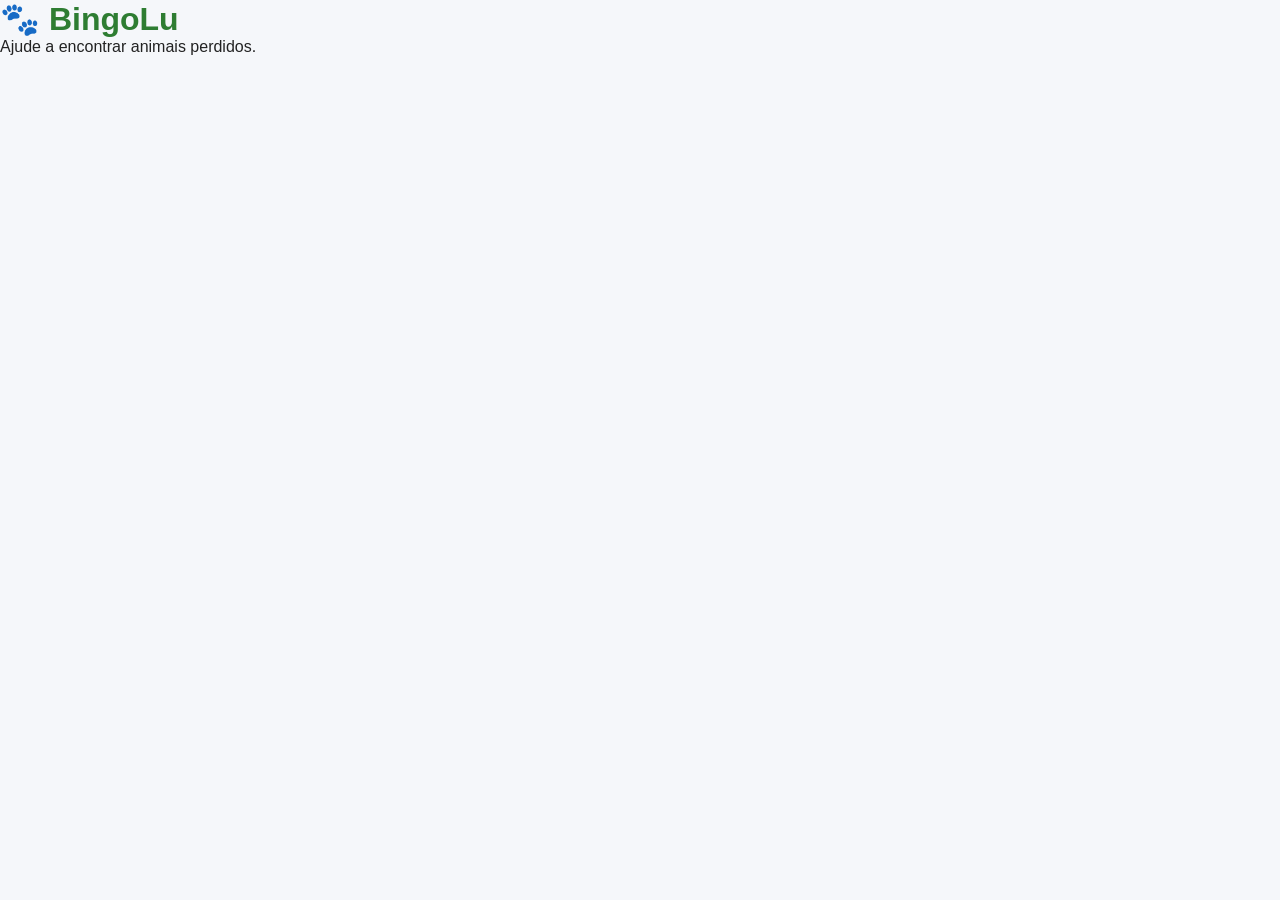
==== index.html @ ba234543 "Update index.html" ====
<!DOCTYPE html>
<html lang="pt-BR">
<head>
    <meta charset="UTF-8">
    <meta name="viewport" content="width=device-width, initial-scale=1.0">

    <title>BingoLu - Animais Perdidos</title>
    
    <link rel="stylesheet" href="css/style.css">
</head>

<body>

    <h1>🐾 BingoLu</h1>

    <p>Ajude a encontrar animais perdidos.</p>

</body>
</html>
---- css/style.css ----
* {
    margin: 0;
    padding: 0;
    box-sizing: border-box;
}

body {
    font-family: Arial, sans-serif;
    background: #f5f7fa;
    color: #222;
}

h1 {
    color: #2e7d32;
}
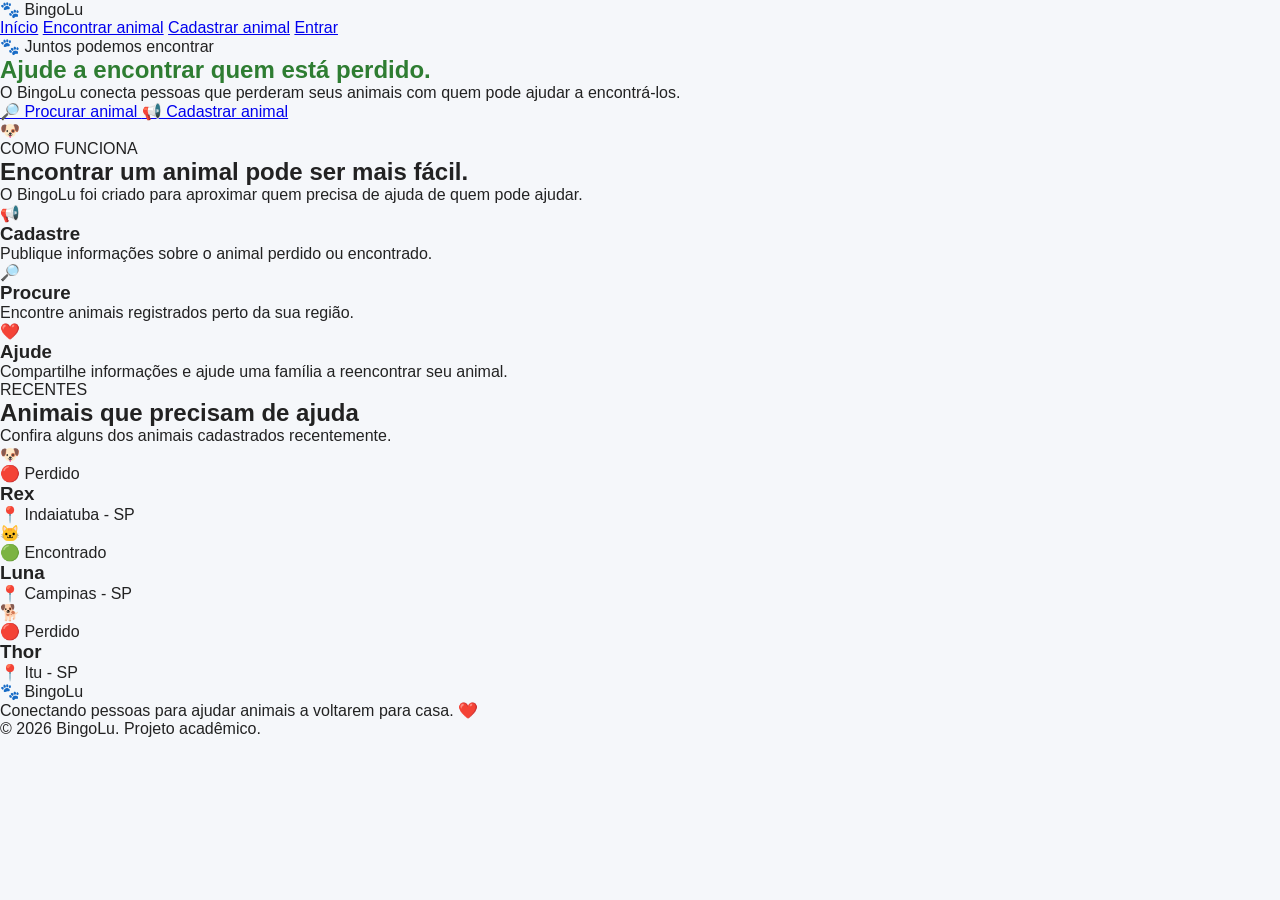
==== commit e3f3c314: "Update index.html" ====
--- a/index.html
+++ b/index.html
@@ -1,19 +1,247 @@
 <!DOCTYPE html>
 <html lang="pt-BR">
+
 <head>
     <meta charset="UTF-8">
     <meta name="viewport" content="width=device-width, initial-scale=1.0">
 
-    <title>BingoLu - Animais Perdidos</title>
-    
+    <title>BingoLu | Encontre animais perdidos</title>
+
     <link rel="stylesheet" href="css/style.css">
 </head>
 
 <body>
 
-    <h1>🐾 BingoLu</h1>
-
-    <p>Ajude a encontrar animais perdidos.</p>
+    <!-- CABEÇALHO -->
+    <header class="header">
+
+        <div class="logo">
+            🐾 <span>BingoLu</span>
+        </div>
+
+        <nav class="menu">
+            <a href="index.html">Início</a>
+            <a href="#">Encontrar animal</a>
+            <a href="#">Cadastrar animal</a>
+            <a href="#">Entrar</a>
+        </nav>
+
+    </header>
+
+
+    <!-- PRINCIPAL -->
+    <main>
+
+        <!-- HERO -->
+        <section class="hero">
+
+            <div class="hero-text">
+
+                <span class="tag">🐾 Juntos podemos encontrar</span>
+
+                <h1>
+                    Ajude a encontrar
+                    <span>quem está perdido.</span>
+                </h1>
+
+                <p>
+                    O BingoLu conecta pessoas que perderam seus animais
+                    com quem pode ajudar a encontrá-los.
+                </p>
+
+                <div class="buttons">
+
+                    <a href="#" class="btn primary">
+                        🔎 Procurar animal
+                    </a>
+
+                    <a href="#" class="btn secondary">
+                        📢 Cadastrar animal
+                    </a>
+
+                </div>
+
+            </div>
+
+            <div class="hero-image">
+                🐶
+            </div>
+
+        </section>
+
+
+        <!-- COMO FUNCIONA -->
+        <section class="how">
+
+            <div class="section-title">
+
+                <span>COMO FUNCIONA</span>
+
+                <h2>
+                    Encontrar um animal pode ser mais fácil.
+                </h2>
+
+                <p>
+                    O BingoLu foi criado para aproximar quem precisa
+                    de ajuda de quem pode ajudar.
+                </p>
+
+            </div>
+
+
+            <div class="steps">
+
+                <div class="step">
+
+                    <div class="step-icon">📢</div>
+
+                    <h3>Cadastre</h3>
+
+                    <p>
+                        Publique informações sobre o animal perdido
+                        ou encontrado.
+                    </p>
+
+                </div>
+
+
+                <div class="step">
+
+                    <div class="step-icon">🔎</div>
+
+                    <h3>Procure</h3>
+
+                    <p>
+                        Encontre animais registrados perto da sua
+                        região.
+                    </p>
+
+                </div>
+
+
+                <div class="step">
+
+                    <div class="step-icon">❤️</div>
+
+                    <h3>Ajude</h3>
+
+                    <p>
+                        Compartilhe informações e ajude uma família
+                        a reencontrar seu animal.
+                    </p>
+
+                </div>
+
+            </div>
+
+        </section>
+
+
+        <!-- ANIMAIS RECENTES -->
+        <section class="animals">
+
+            <div class="section-title">
+
+                <span>RECENTES</span>
+
+                <h2>Animais que precisam de ajuda</h2>
+
+                <p>
+                    Confira alguns dos animais cadastrados recentemente.
+                </p>
+
+            </div>
+
+
+            <div class="animal-grid">
+
+                <div class="animal-card">
+
+                    <div class="animal-photo">
+                        🐶
+                    </div>
+
+                    <div class="animal-info">
+
+                        <span class="status lost">
+                            🔴 Perdido
+                        </span>
+
+                        <h3>Rex</h3>
+
+                        <p>📍 Indaiatuba - SP</p>
+
+                    </div>
+
+                </div>
+
+
+                <div class="animal-card">
+
+                    <div class="animal-photo">
+                        🐱
+                    </div>
+
+                    <div class="animal-info">
+
+                        <span class="status found">
+                            🟢 Encontrado
+                        </span>
+
+                        <h3>Luna</h3>
+
+                        <p>📍 Campinas - SP</p>
+
+                    </div>
+
+                </div>
+
+
+                <div class="animal-card">
+
+                    <div class="animal-photo">
+                        🐕
+                    </div>
+
+                    <div class="animal-info">
+
+                        <span class="status lost">
+                            🔴 Perdido
+                        </span>
+
+                        <h3>Thor</h3>
+
+                        <p>📍 Itu - SP</p>
+
+                    </div>
+
+                </div>
+
+            </div>
+
+        </section>
+
+    </main>
+
+
+    <!-- RODAPÉ -->
+    <footer class="footer">
+
+        <div class="logo">
+            🐾 BingoLu
+        </div>
+
+        <p>
+            Conectando pessoas para ajudar animais a voltarem para casa. ❤️
+        </p>
+
+        <p class="copyright">
+            © 2026 BingoLu. Projeto acadêmico.
+        </p>
+
+    </footer>
+
 
 </body>
+
 </html>
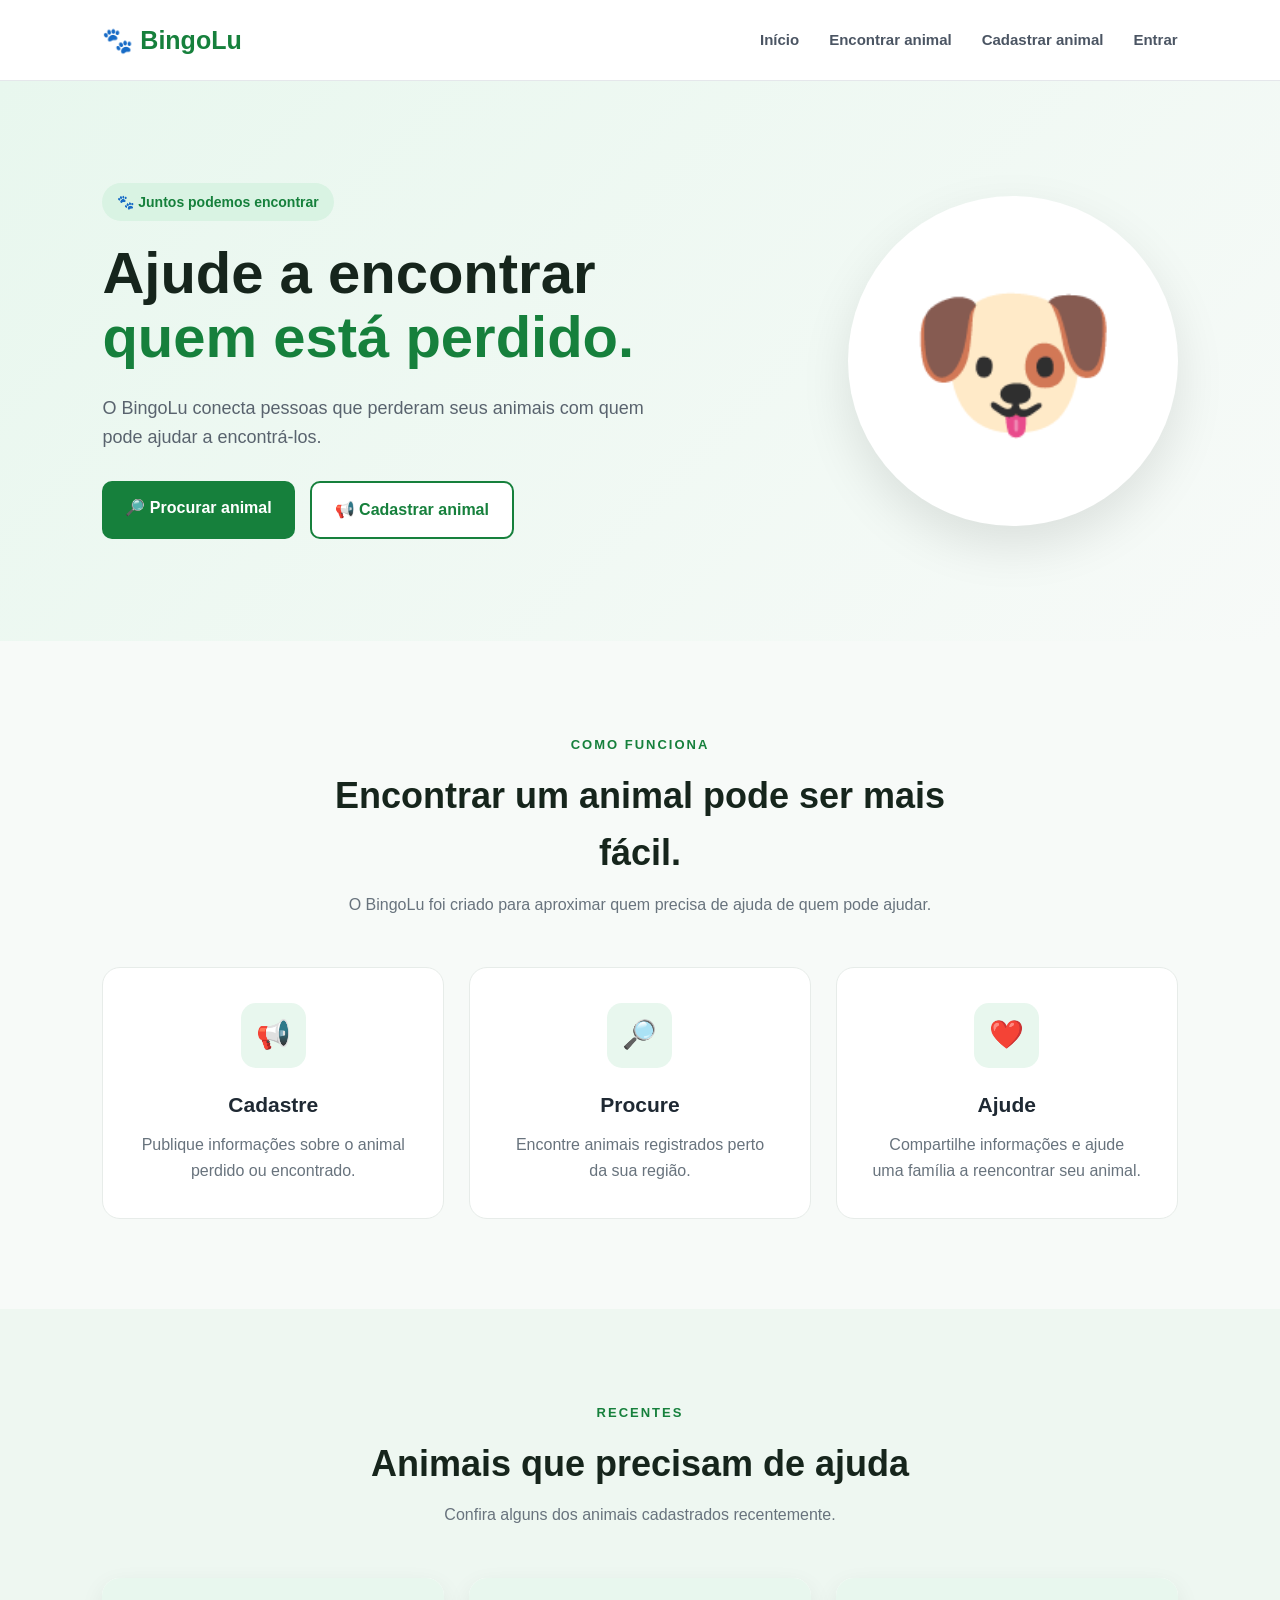
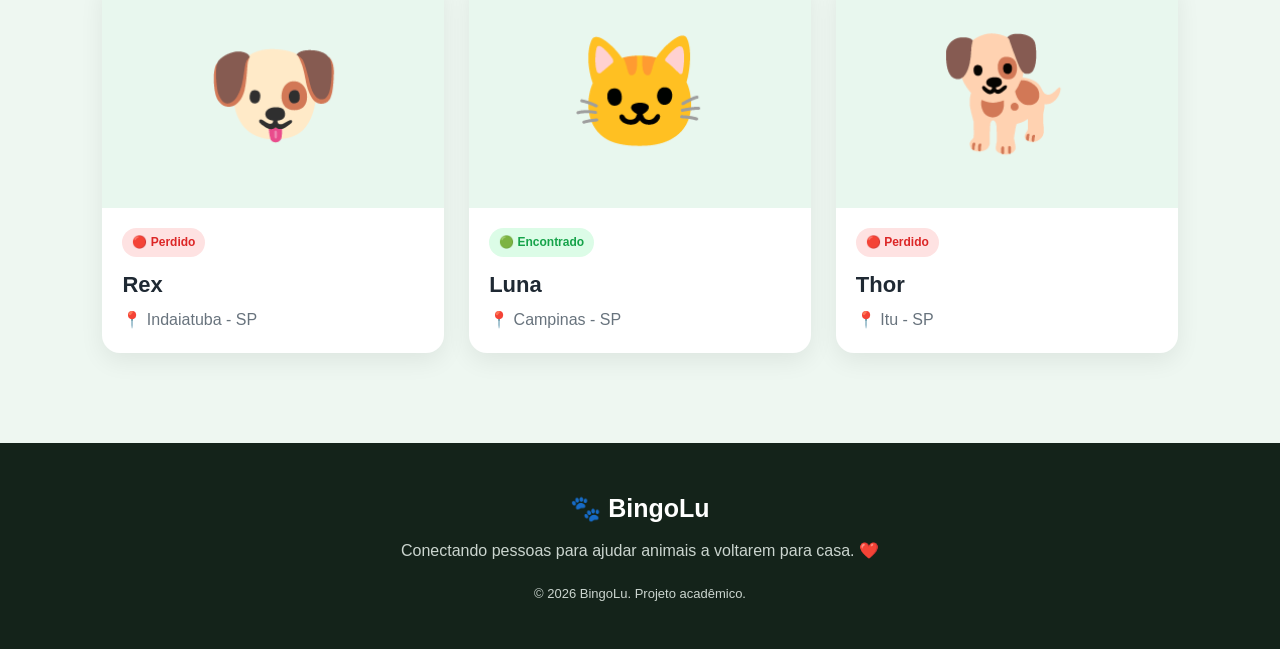
==== commit f6bf1e96: "Update index.html" ====
--- a/index.html
+++ b/index.html
@@ -51,13 +51,13 @@
 
                 <div class="buttons">
 
-                    <a href="#" class="btn primary">
-                        🔎 Procurar animal
-                    </a>
-
-                    <a href="#" class="btn secondary">
-                        📢 Cadastrar animal
-                    </a>
+                    <a href="pages/buscar.html" class="btn primary">
+    🔎 Procurar animal
+</a>
+
+                    <a href="pages/cadastrar.html" class="btn secondary">
+    📢 Cadastrar animal
+</a>
 
                 </div>
 
--- a/css/style.css
+++ b/css/style.css
@@ -5,11 +5,383 @@
 }
 
 body {
-    font-family: Arial, sans-serif;
-    background: #f5f7fa;
-    color: #222;
-}
-
-h1 {
-    color: #2e7d32;
-}
+    font-family: Arial, Helvetica, sans-serif;
+    background: #f7faf8;
+    color: #1f2933;
+    line-height: 1.6;
+}
+
+a {
+    text-decoration: none;
+    color: inherit;
+}
+
+
+/* =========================
+   HEADER
+========================= */
+
+.header {
+    width: 100%;
+    padding: 20px 8%;
+    display: flex;
+    justify-content: space-between;
+    align-items: center;
+    background: white;
+    border-bottom: 1px solid #e5e7eb;
+}
+
+.logo {
+    font-size: 25px;
+    font-weight: bold;
+    color: #16803c;
+}
+
+.menu {
+    display: flex;
+    gap: 30px;
+}
+
+.menu a {
+    font-size: 15px;
+    font-weight: 600;
+    color: #4b5563;
+    transition: 0.3s;
+}
+
+.menu a:hover {
+    color: #16803c;
+}
+
+
+/* =========================
+   HERO
+========================= */
+
+.hero {
+    min-height: 560px;
+    padding: 70px 8%;
+    display: flex;
+    align-items: center;
+    justify-content: space-between;
+    gap: 50px;
+    background: linear-gradient(
+        135deg,
+        #e8f7ee,
+        #f7faf8
+    );
+}
+
+.hero-text {
+    max-width: 650px;
+}
+
+.tag {
+    display: inline-block;
+    margin-bottom: 20px;
+    padding: 8px 15px;
+    border-radius: 30px;
+    background: #d9f3e3;
+    color: #16803c;
+    font-weight: bold;
+    font-size: 14px;
+}
+
+.hero h1 {
+    font-size: 58px;
+    line-height: 1.1;
+    margin-bottom: 25px;
+    color: #16251c;
+}
+
+.hero h1 span {
+    color: #16803c;
+}
+
+.hero p {
+    max-width: 570px;
+    font-size: 18px;
+    color: #59636e;
+    margin-bottom: 30px;
+}
+
+.buttons {
+    display: flex;
+    gap: 15px;
+    flex-wrap: wrap;
+}
+
+.btn {
+    padding: 14px 23px;
+    border-radius: 10px;
+    font-weight: bold;
+    transition: 0.3s;
+}
+
+.primary {
+    background: #16803c;
+    color: white;
+}
+
+.primary:hover {
+    background: #11652f;
+    transform: translateY(-2px);
+}
+
+.secondary {
+    background: white;
+    color: #16803c;
+    border: 2px solid #16803c;
+}
+
+.secondary:hover {
+    background: #e8f7ee;
+}
+
+.hero-image {
+    width: 330px;
+    height: 330px;
+    border-radius: 50%;
+    background: white;
+    display: flex;
+    justify-content: center;
+    align-items: center;
+    font-size: 170px;
+    box-shadow: 0 20px 50px rgba(0, 0, 0, 0.10);
+}
+
+
+/* =========================
+   SEÇÕES
+========================= */
+
+.how,
+.animals {
+    padding: 90px 8%;
+}
+
+.section-title {
+    text-align: center;
+    max-width: 700px;
+    margin: 0 auto 50px;
+}
+
+.section-title span {
+    color: #16803c;
+    font-size: 13px;
+    font-weight: bold;
+    letter-spacing: 2px;
+}
+
+.section-title h2 {
+    margin: 10px 0;
+    font-size: 36px;
+    color: #16251c;
+}
+
+.section-title p {
+    color: #68737d;
+}
+
+
+/* =========================
+   COMO FUNCIONA
+========================= */
+
+.steps {
+    display: grid;
+    grid-template-columns: repeat(3, 1fr);
+    gap: 25px;
+}
+
+.step {
+    padding: 35px;
+    background: white;
+    border-radius: 18px;
+    text-align: center;
+    border: 1px solid #e7ece9;
+    transition: 0.3s;
+}
+
+.step:hover {
+    transform: translateY(-5px);
+    box-shadow: 0 15px 30px rgba(0, 0, 0, 0.08);
+}
+
+.step-icon {
+    width: 65px;
+    height: 65px;
+    margin: 0 auto 20px;
+    border-radius: 15px;
+    background: #e8f7ee;
+    display: flex;
+    justify-content: center;
+    align-items: center;
+    font-size: 28px;
+}
+
+.step h3 {
+    margin-bottom: 10px;
+    font-size: 21px;
+}
+
+.step p {
+    color: #68737d;
+}
+
+
+/* =========================
+   ANIMAIS
+========================= */
+
+.animals {
+    background: #eef7f1;
+}
+
+.animal-grid {
+    display: grid;
+    grid-template-columns: repeat(3, 1fr);
+    gap: 25px;
+}
+
+.animal-card {
+    overflow: hidden;
+    background: white;
+    border-radius: 18px;
+    box-shadow: 0 8px 25px rgba(0, 0, 0, 0.07);
+    transition: 0.3s;
+}
+
+.animal-card:hover {
+    transform: translateY(-5px);
+}
+
+.animal-photo {
+    height: 230px;
+    display: flex;
+    justify-content: center;
+    align-items: center;
+    font-size: 110px;
+    background: #e8f7ee;
+}
+
+.animal-info {
+    padding: 20px;
+}
+
+.status {
+    display: inline-block;
+    padding: 5px 10px;
+    border-radius: 20px;
+    font-size: 12px;
+    font-weight: bold;
+}
+
+.lost {
+    background: #fee2e2;
+    color: #dc2626;
+}
+
+.found {
+    background: #dcfce7;
+    color: #16a34a;
+}
+
+.animal-info h3 {
+    margin: 10px 0 5px;
+    font-size: 22px;
+}
+
+.animal-info p {
+    color: #68737d;
+}
+
+
+/* =========================
+   FOOTER
+========================= */
+
+.footer {
+    padding: 45px 8%;
+    background: #14231a;
+    color: white;
+    text-align: center;
+}
+
+.footer .logo {
+    color: white;
+    margin-bottom: 10px;
+}
+
+.footer p {
+    color: #cbd5cf;
+}
+
+.copyright {
+    margin-top: 20px;
+    font-size: 13px;
+}
+
+
+/* =========================
+   RESPONSIVIDADE
+========================= */
+
+@media (max-width: 900px) {
+
+    .hero {
+        flex-direction: column;
+        text-align: center;
+    }
+
+    .hero p {
+        margin-left: auto;
+        margin-right: auto;
+    }
+
+    .buttons {
+        justify-content: center;
+    }
+
+    .steps,
+    .animal-grid {
+        grid-template-columns: 1fr;
+    }
+
+    .menu {
+        display: none;
+    }
+
+}
+
+
+@media (max-width: 600px) {
+
+    .header {
+        padding: 18px 5%;
+    }
+
+    .hero {
+        padding: 55px 5%;
+    }
+
+    .hero h1 {
+        font-size: 40px;
+    }
+
+    .hero-image {
+        width: 230px;
+        height: 230px;
+        font-size: 110px;
+    }
+
+    .how,
+    .animals {
+        padding: 60px 5%;
+    }
+
+    .section-title h2 {
+        font-size: 29px;
+    }
+
+}
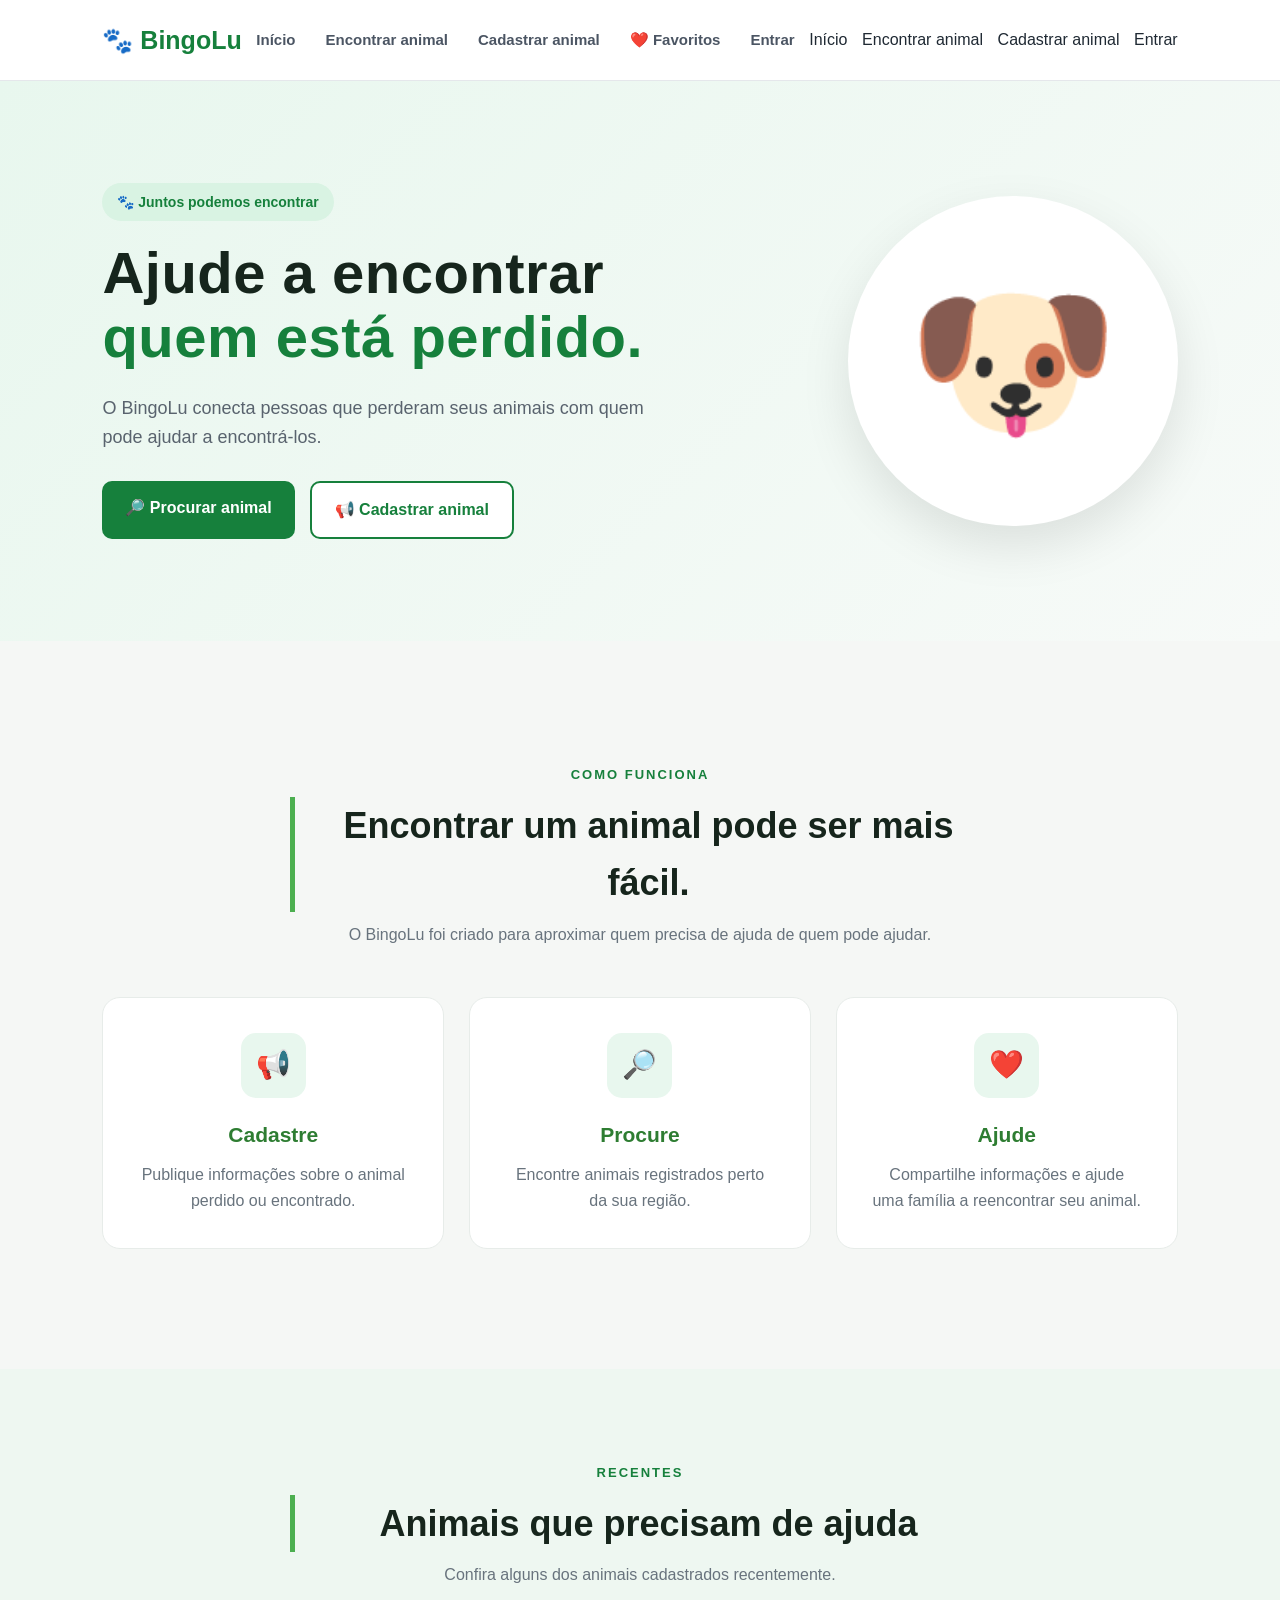
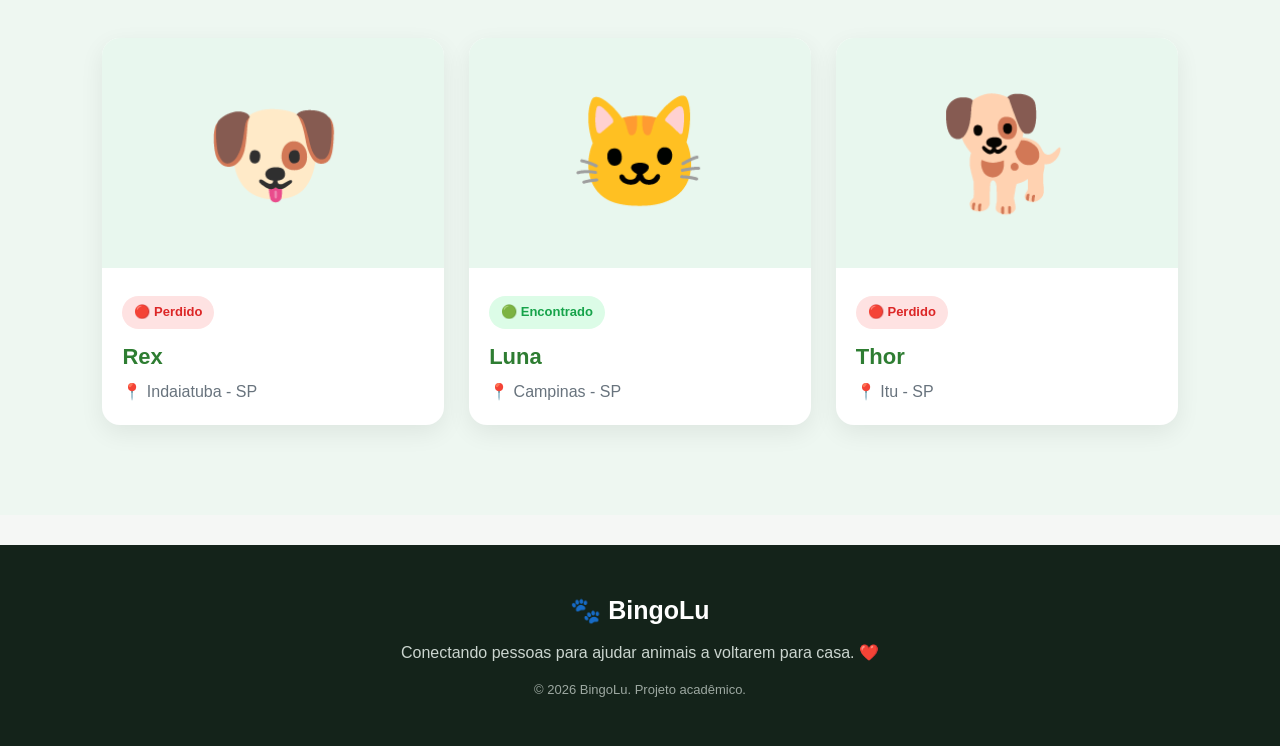
==== commit ad498dff: "Update index.html" ====
--- a/index.html
+++ b/index.html
@@ -20,6 +20,24 @@
         </div>
 
         <nav class="menu">
+    <a href="index.html">Início</a>
+
+    <a href="pages/buscar.html">
+        Encontrar animal
+    </a>
+
+    <a href="pages/cadastrar.html">
+        Cadastrar animal
+    </a>
+
+    <a href="pages/favoritos.html">
+        ❤️ Favoritos
+    </a>
+
+    <a href="pages/login.html">
+        Entrar
+    </a>
+</nav>
             <a href="index.html">Início</a>
             <a href="#">Encontrar animal</a>
             <a href="#">Cadastrar animal</a>
--- a/css/style.css
+++ b/css/style.css
@@ -384,4 +384,291 @@
         font-size: 29px;
     }
 
-}
+/* ===============================
+   BINGOLU - HEADER NO CELULAR
+   =============================== */
+
+@media (max-width: 600px) {
+
+    .header {
+        padding: 15px 18px;
+        flex-direction: column;
+        gap: 15px;
+    }
+
+    .menu {
+        width: 100%;
+        display: flex;
+        justify-content: center;
+        flex-wrap: wrap;
+        gap: 10px;
+    }
+
+    .menu a {
+        font-size: 14px;
+        padding: 7px 9px;
+    }
+
+    .logo {
+        font-size: 22px;
+    }
+
+/* ===============================
+   BINGOLU - MELHORIA DA HOME
+   =============================== */
+
+.hero {
+    overflow: hidden;
+}
+
+.hero h1 {
+    animation: aparecerTitulo 0.7s ease;
+}
+
+.hero p {
+    animation: aparecerTexto 0.9s ease;
+}
+
+@keyframes aparecerTitulo {
+
+    from {
+        opacity: 0;
+        transform: translateY(15px);
+    }
+
+    to {
+        opacity: 1;
+        transform: translateY(0);
+    }
+
+}
+
+@keyframes aparecerTexto {
+
+    from {
+        opacity: 0;
+        transform: translateY(10px);
+    }
+
+    to {
+        opacity: 1;
+        transform: translateY(0);
+    }
+
+}
+
+.hero a,
+.hero button {
+    transition: transform 0.2s ease, box-shadow 0.2s ease;
+}
+
+.hero a:hover,
+.hero button:hover {
+    transform: translateY(-3px);
+    box-shadow: 0 10px 25px rgba(22, 128, 60, 0.2);
+}}}
+/* ===============================
+   BINGOLU - BOTÕES PRINCIPAIS
+   =============================== */
+
+.hero a {
+    position: relative;
+    overflow: hidden;
+}
+
+.hero a::after {
+    content: "";
+    position: absolute;
+    top: 0;
+    left: -100%;
+    width: 100%;
+    height: 100%;
+    background: rgba(255, 255, 255, 0.15);
+    transition: left 0.3s ease;
+}
+
+.hero a:hover::after {
+    left: 100%;
+}
+
+.hero a:active {
+    transform: scale(0.97);
+}
+
+/* ===============================
+   BINGOLU - CARDS DA HOME
+   =============================== */
+
+.card,
+.feature-card,
+.info-card {
+    transition: transform 0.25s ease, box-shadow 0.25s ease;
+}
+
+.card:hover,
+.feature-card:hover,
+.info-card:hover {
+    transform: translateY(-5px);
+    box-shadow: 0 12px 30px rgba(0, 0, 0, 0.08);
+}
+
+/* ===============================
+   BINGOLU - RODAPÉ
+   =============================== */
+
+.footer {
+    position: relative;
+    overflow: hidden;
+}
+
+.footer .logo {
+    transition: transform 0.25s ease;
+}
+
+.footer .logo:hover {
+    transform: scale(1.05);
+}
+
+.footer p {
+    line-height: 1.6;
+}
+
+.footer .copyright {
+    margin-top: 15px;
+    opacity: 0.75;
+}
+
+/* =========================
+   STATUS DOS ANIMAIS
+========================= */
+
+.status {
+    display: inline-block;
+    padding: 6px 12px;
+    border-radius: 20px;
+    font-size: 13px;
+    font-weight: bold;
+    margin-top: 8px;
+}
+
+/* Animal perdido */
+.status.perdido {
+    background-color: #ffebee;
+    color: #c62828;
+}
+
+/* Animal encontrado */
+.status.encontrado {
+    background-color: #e8f5e9;
+    color: #2e7d32;
+}
+
+/* Animal disponível */
+.status.disponivel {
+    background-color: #e3f2fd;
+    color: #1565c0;
+}
+
+/* =========================
+   MENSAGENS DO SISTEMA
+========================= */
+
+.mensagem {
+    width: 90%;
+    max-width: 700px;
+    margin: 20px auto;
+    padding: 15px 20px;
+    border-radius: 10px;
+    text-align: center;
+    font-weight: bold;
+    box-sizing: border-box;
+}
+
+/* Sucesso */
+.mensagem.sucesso {
+    background-color: #e8f5e9;
+    color: #2e7d32;
+    border: 1px solid #a5d6a7;
+}
+
+/* Erro */
+.mensagem.erro {
+    background-color: #ffebee;
+    color: #c62828;
+    border: 1px solid #ef9a9a;
+}
+
+/* Informação */
+.mensagem.info {
+    background-color: #e3f2fd;
+    color: #1565c0;
+    border: 1px solid #90caf9;
+}
+
+/* =========================
+   BOTÕES E LINKS GERAIS
+========================= */
+
+.btn,
+.button,
+button {
+    transition: 0.2s ease;
+}
+
+.btn:hover,
+.button:hover,
+button:hover {
+    transform: translateY(-2px);
+}
+
+a {
+    transition: 0.2s ease;
+}
+
+a:hover {
+    opacity: 0.8;
+}
+
+/* =========================
+   TÍTULOS
+========================= */
+
+h1,
+h2,
+h3 {
+    color: #2E7D32;
+}
+
+h1 {
+    letter-spacing: 0.5px;
+}
+
+h2 {
+    margin-top: 30px;
+    margin-bottom: 15px;
+}
+
+h3 {
+    margin-bottom: 10px;
+}
+
+section h2 {
+    border-left: 5px solid #4CAF50;
+    padding-left: 12px;
+}
+
+/* =========================
+   FUNDO DAS PÁGINAS
+========================= */
+
+body {
+    background-color: #f5f7f5;
+}
+
+main {
+    min-height: 60vh;
+}
+
+section {
+    margin-bottom: 30px;
+}
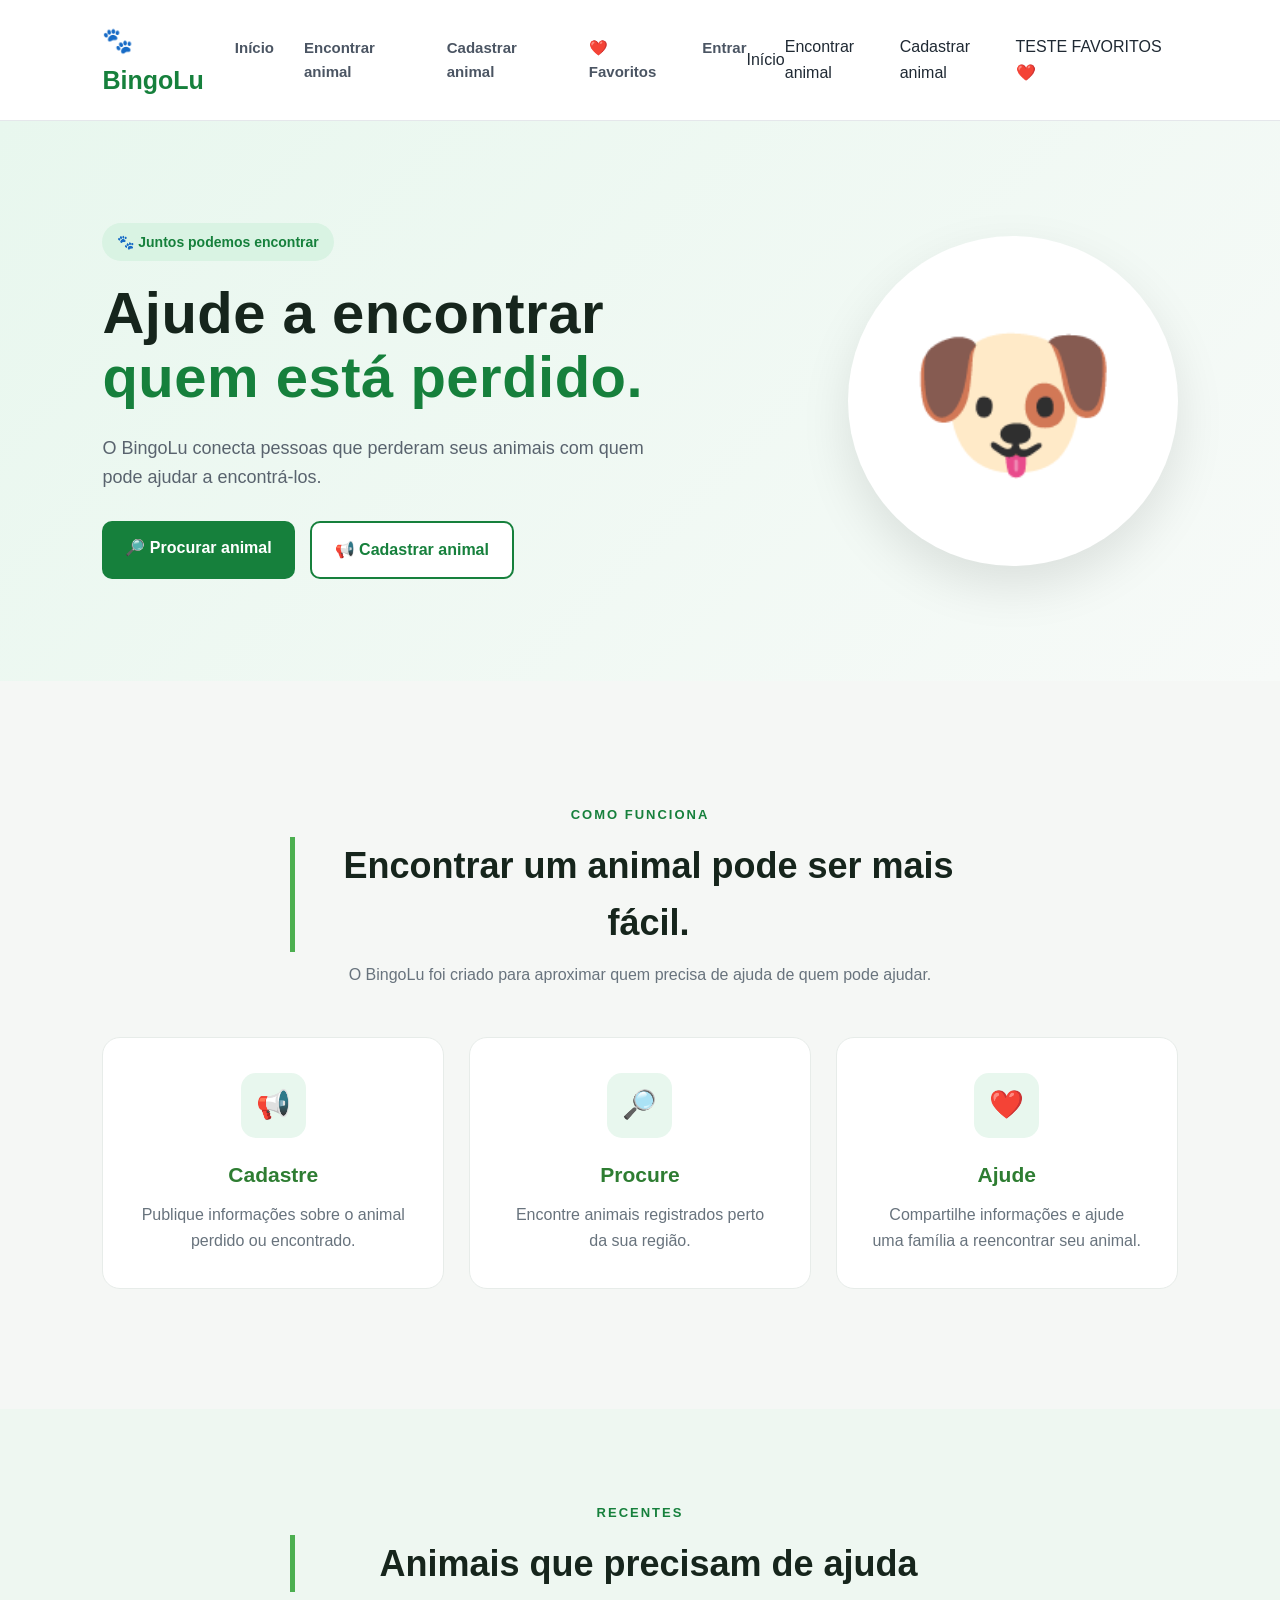
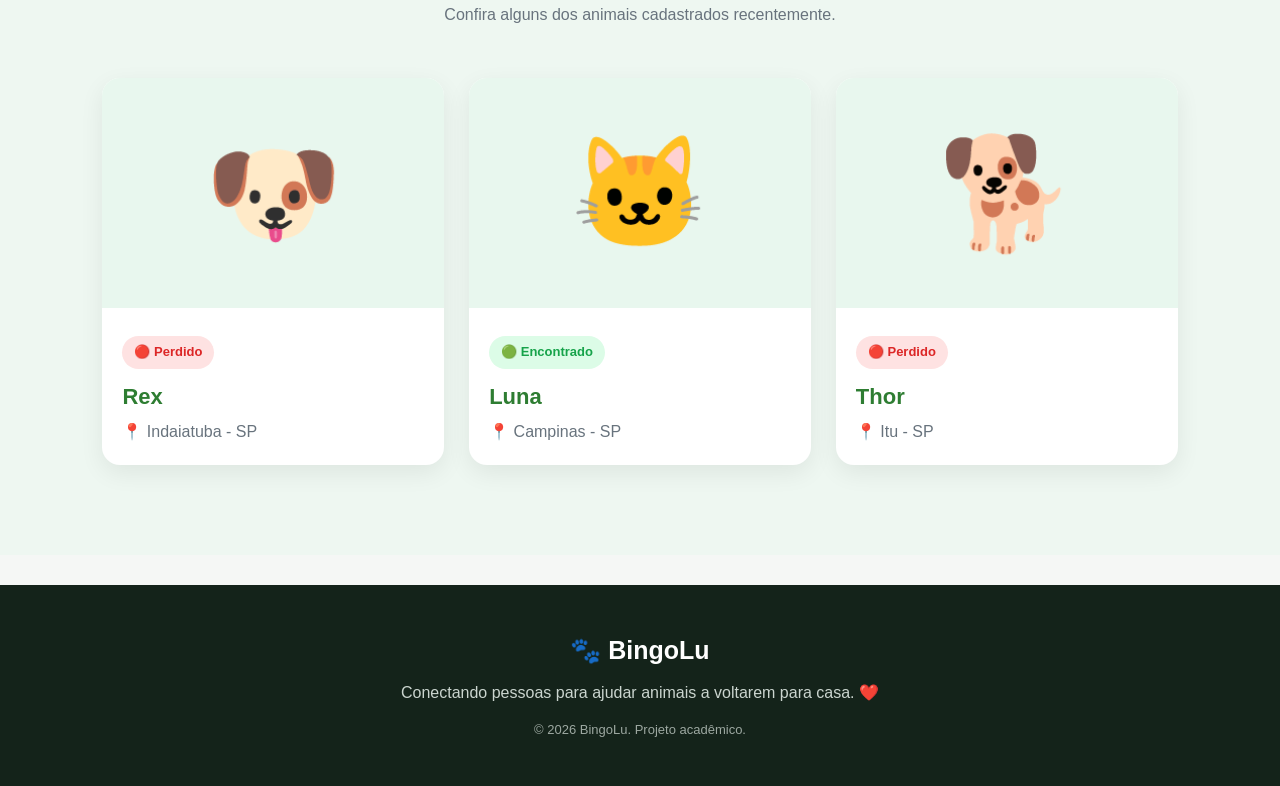
==== commit d71d4c8e: "Update index.html" ====
--- a/index.html
+++ b/index.html
@@ -41,7 +41,7 @@
             <a href="index.html">Início</a>
             <a href="#">Encontrar animal</a>
             <a href="#">Cadastrar animal</a>
-            <a href="#">Entrar</a>
+            <a href="pages/favoritos.html">TESTE FAVORITOS ❤️</a>
         </nav>
 
     </header>
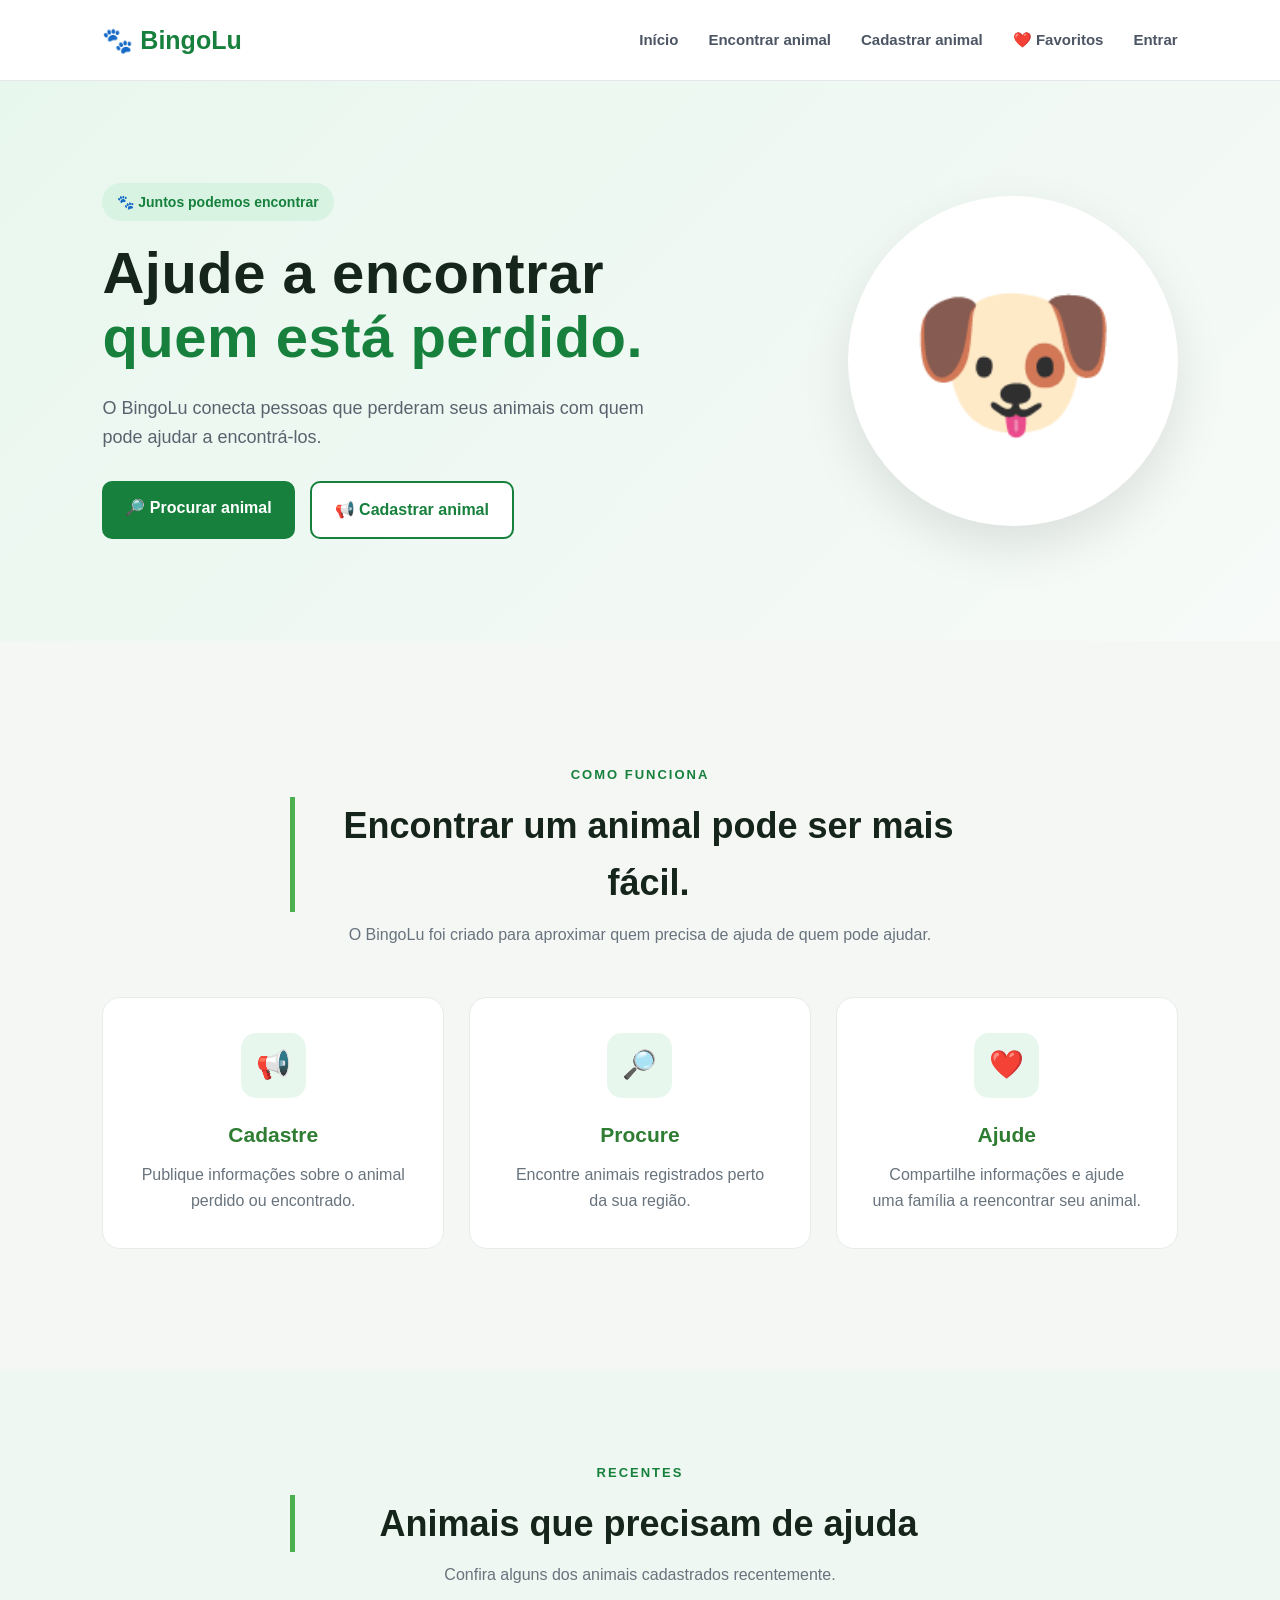
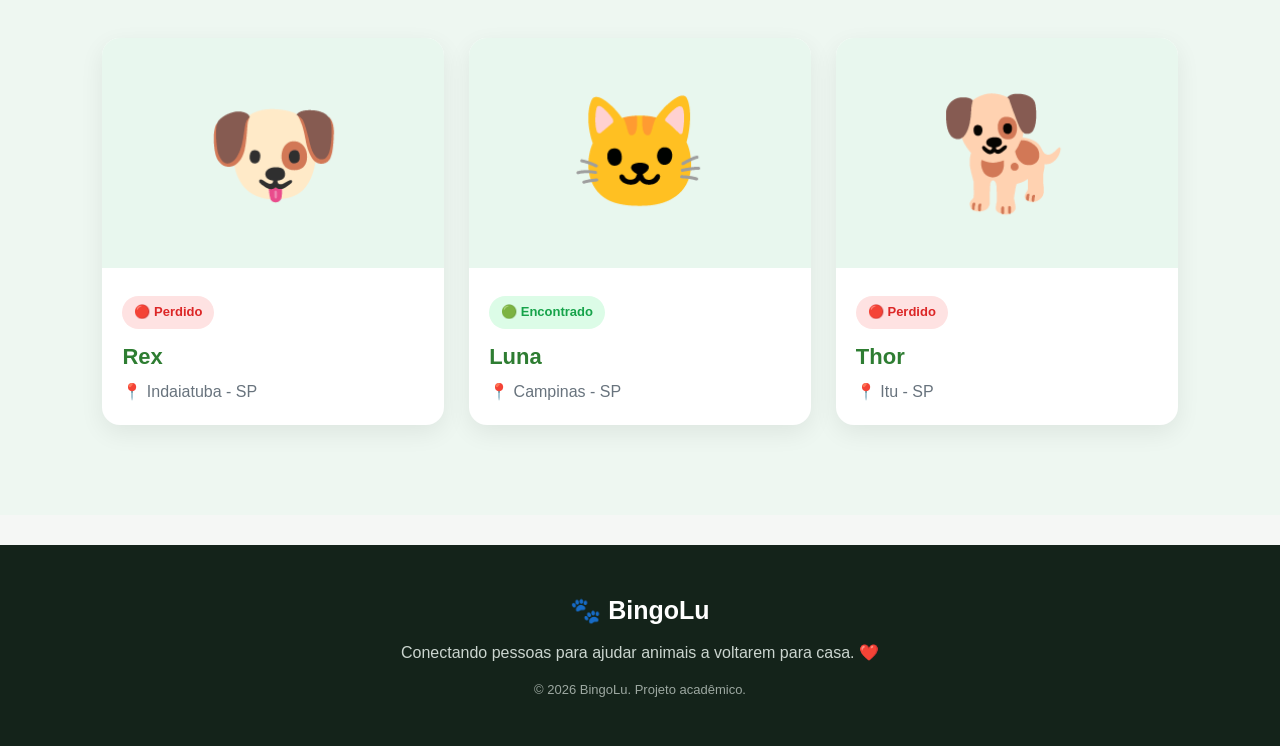
==== commit 98ba0446: "Update index.html" ====
--- a/index.html
+++ b/index.html
@@ -22,27 +22,14 @@
         <nav class="menu">
     <a href="index.html">Início</a>
 
-    <a href="pages/buscar.html">
-        Encontrar animal
-    </a>
-
-    <a href="pages/cadastrar.html">
-        Cadastrar animal
-    </a>
-
-    <a href="pages/favoritos.html">
-        ❤️ Favoritos
-    </a>
-
-    <a href="pages/login.html">
-        Entrar
-    </a>
+    <a href="pages/buscar.html">Encontrar animal</a>
+
+    <a href="pages/cadastrar.html">Cadastrar animal</a>
+
+    <a href="pages/favoritos.html">❤️ Favoritos</a>
+
+    <a href="pages/login.html">Entrar</a>
 </nav>
-            <a href="index.html">Início</a>
-            <a href="#">Encontrar animal</a>
-            <a href="#">Cadastrar animal</a>
-            <a href="pages/favoritos.html">TESTE FAVORITOS ❤️</a>
-        </nav>
 
     </header>
 
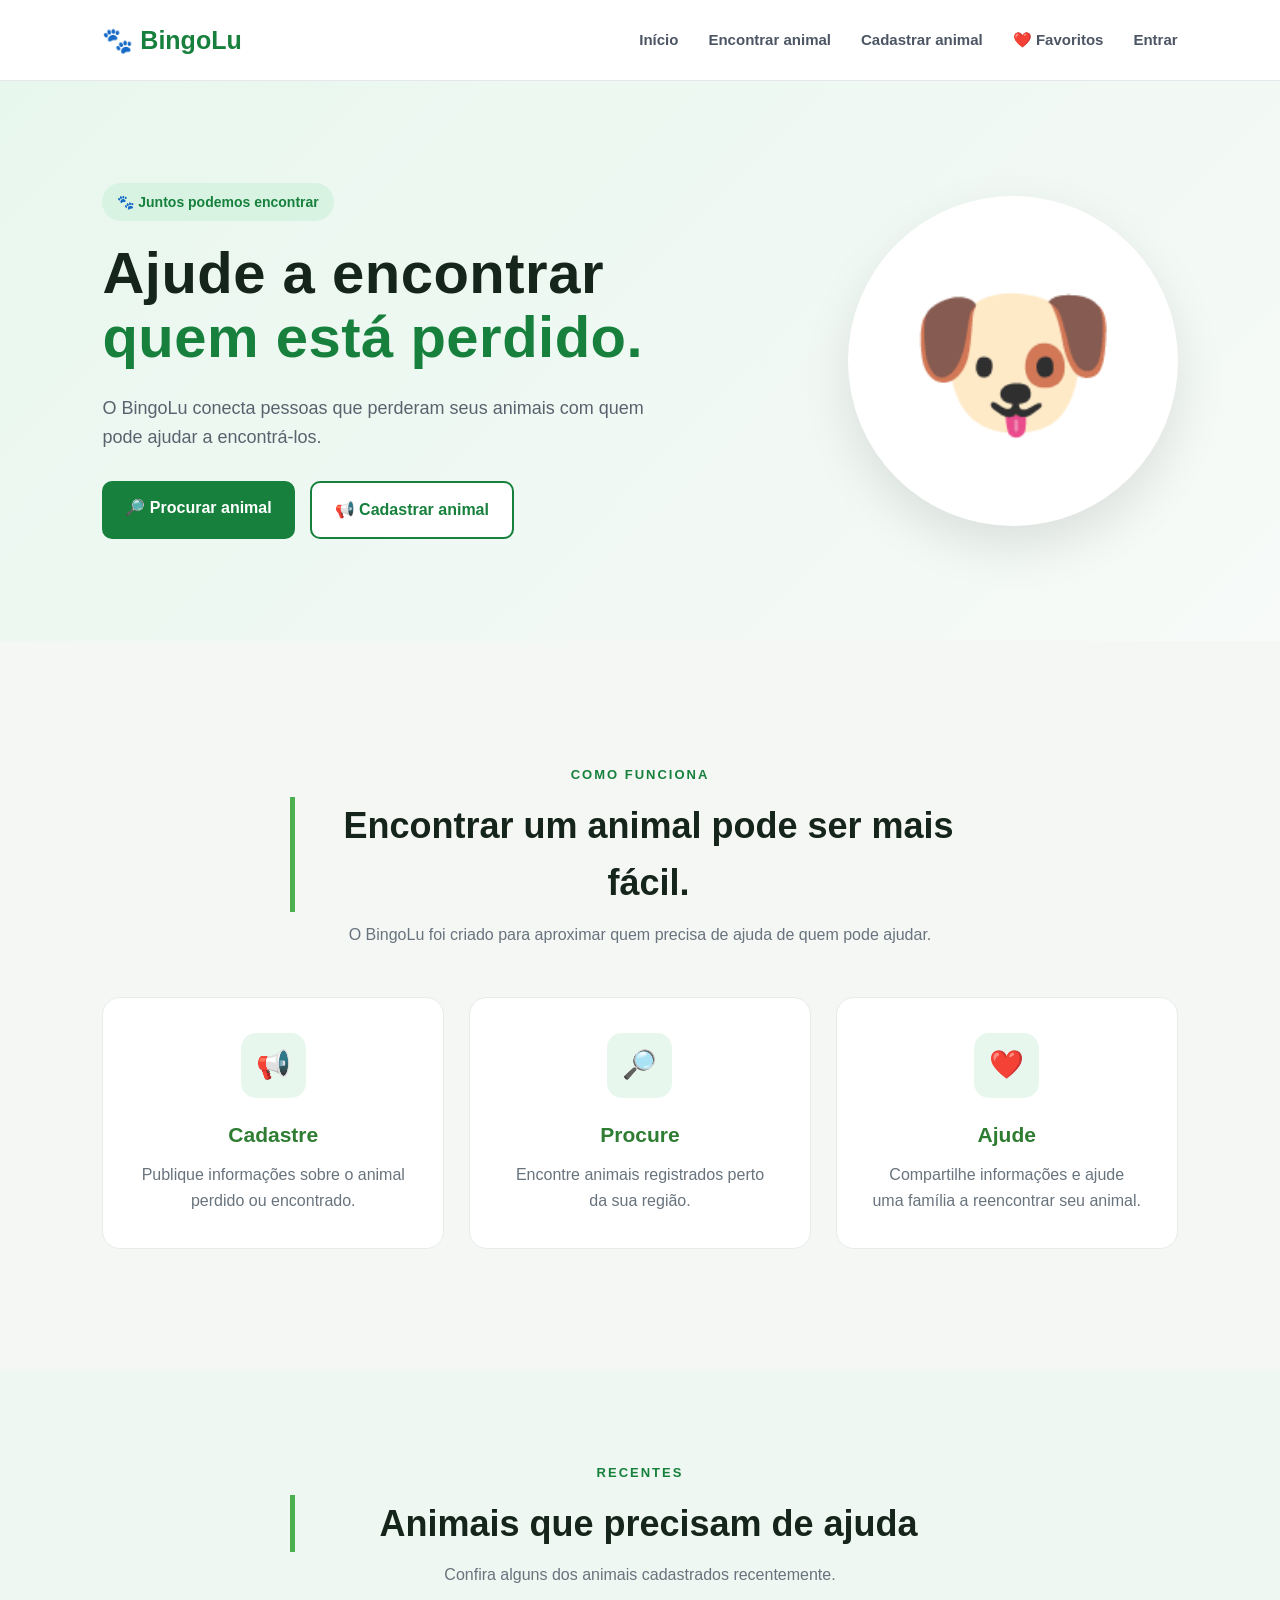
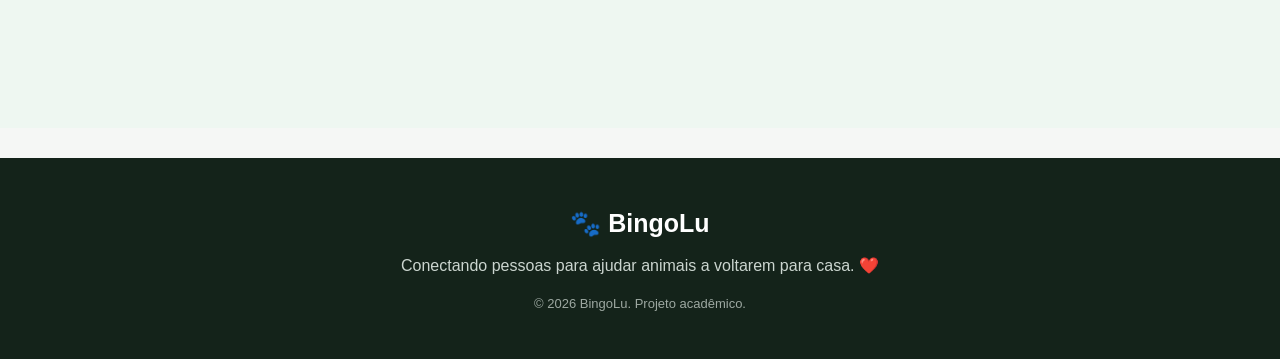
==== commit 6ed8c16f: "Update index.html" ====
--- a/index.html
+++ b/index.html
@@ -20,16 +20,28 @@
         </div>
 
         <nav class="menu">
-    <a href="index.html">Início</a>
-
-    <a href="pages/buscar.html">Encontrar animal</a>
-
-    <a href="pages/cadastrar.html">Cadastrar animal</a>
-
-    <a href="pages/favoritos.html">❤️ Favoritos</a>
-
-    <a href="pages/login.html">Entrar</a>
-</nav>
+
+            <a href="index.html">
+                Início
+            </a>
+
+            <a href="pages/buscar.html">
+                Encontrar animal
+            </a>
+
+            <a href="pages/cadastrar.html">
+                Cadastrar animal
+            </a>
+
+            <a href="pages/favoritos.html">
+                ❤️ Favoritos
+            </a>
+
+            <a href="pages/login.html">
+                Entrar
+            </a>
+
+        </nav>
 
     </header>
 
@@ -42,7 +54,9 @@
 
             <div class="hero-text">
 
-                <span class="tag">🐾 Juntos podemos encontrar</span>
+                <span class="tag">
+                    🐾 Juntos podemos encontrar
+                </span>
 
                 <h1>
                     Ajude a encontrar
@@ -56,17 +70,24 @@
 
                 <div class="buttons">
 
-                    <a href="pages/buscar.html" class="btn primary">
-    🔎 Procurar animal
-</a>
-
-                    <a href="pages/cadastrar.html" class="btn secondary">
-    📢 Cadastrar animal
-</a>
-
-                </div>
-
-            </div>
+                    <a
+                        href="pages/buscar.html"
+                        class="btn primary"
+                    >
+                        🔎 Procurar animal
+                    </a>
+
+                    <a
+                        href="pages/cadastrar.html"
+                        class="btn secondary"
+                    >
+                        📢 Cadastrar animal
+                    </a>
+
+                </div>
+
+            </div>
+
 
             <div class="hero-image">
                 🐶
@@ -80,7 +101,9 @@
 
             <div class="section-title">
 
-                <span>COMO FUNCIONA</span>
+                <span>
+                    COMO FUNCIONA
+                </span>
 
                 <h2>
                     Encontrar um animal pode ser mais fácil.
@@ -98,9 +121,13 @@
 
                 <div class="step">
 
-                    <div class="step-icon">📢</div>
-
-                    <h3>Cadastre</h3>
+                    <div class="step-icon">
+                        📢
+                    </div>
+
+                    <h3>
+                        Cadastre
+                    </h3>
 
                     <p>
                         Publique informações sobre o animal perdido
@@ -112,9 +139,13 @@
 
                 <div class="step">
 
-                    <div class="step-icon">🔎</div>
-
-                    <h3>Procure</h3>
+                    <div class="step-icon">
+                        🔎
+                    </div>
+
+                    <h3>
+                        Procure
+                    </h3>
 
                     <p>
                         Encontre animais registrados perto da sua
@@ -126,9 +157,13 @@
 
                 <div class="step">
 
-                    <div class="step-icon">❤️</div>
-
-                    <h3>Ajude</h3>
+                    <div class="step-icon">
+                        ❤️
+                    </div>
+
+                    <h3>
+                        Ajude
+                    </h3>
 
                     <p>
                         Compartilhe informações e ajude uma família
@@ -147,9 +182,13 @@
 
             <div class="section-title">
 
-                <span>RECENTES</span>
-
-                <h2>Animais que precisam de ajuda</h2>
+                <span>
+                    RECENTES
+                </span>
+
+                <h2>
+                    Animais que precisam de ajuda
+                </h2>
 
                 <p>
                     Confira alguns dos animais cadastrados recentemente.
@@ -158,69 +197,12 @@
             </div>
 
 
-            <div class="animal-grid">
-
-                <div class="animal-card">
-
-                    <div class="animal-photo">
-                        🐶
-                    </div>
-
-                    <div class="animal-info">
-
-                        <span class="status lost">
-                            🔴 Perdido
-                        </span>
-
-                        <h3>Rex</h3>
-
-                        <p>📍 Indaiatuba - SP</p>
-
-                    </div>
-
-                </div>
-
-
-                <div class="animal-card">
-
-                    <div class="animal-photo">
-                        🐱
-                    </div>
-
-                    <div class="animal-info">
-
-                        <span class="status found">
-                            🟢 Encontrado
-                        </span>
-
-                        <h3>Luna</h3>
-
-                        <p>📍 Campinas - SP</p>
-
-                    </div>
-
-                </div>
-
-
-                <div class="animal-card">
-
-                    <div class="animal-photo">
-                        🐕
-                    </div>
-
-                    <div class="animal-info">
-
-                        <span class="status lost">
-                            🔴 Perdido
-                        </span>
-
-                        <h3>Thor</h3>
-
-                        <p>📍 Itu - SP</p>
-
-                    </div>
-
-                </div>
+            <div
+                class="animal-grid"
+                id="animaisRecentes"
+            >
+
+                <!-- Os animais recentes aparecerão aqui -->
 
             </div>
 
@@ -247,6 +229,9 @@
     </footer>
 
 
+    <!-- JAVASCRIPT -->
+    <script src="js/index.js"></script>
+
 </body>
 
 </html>
